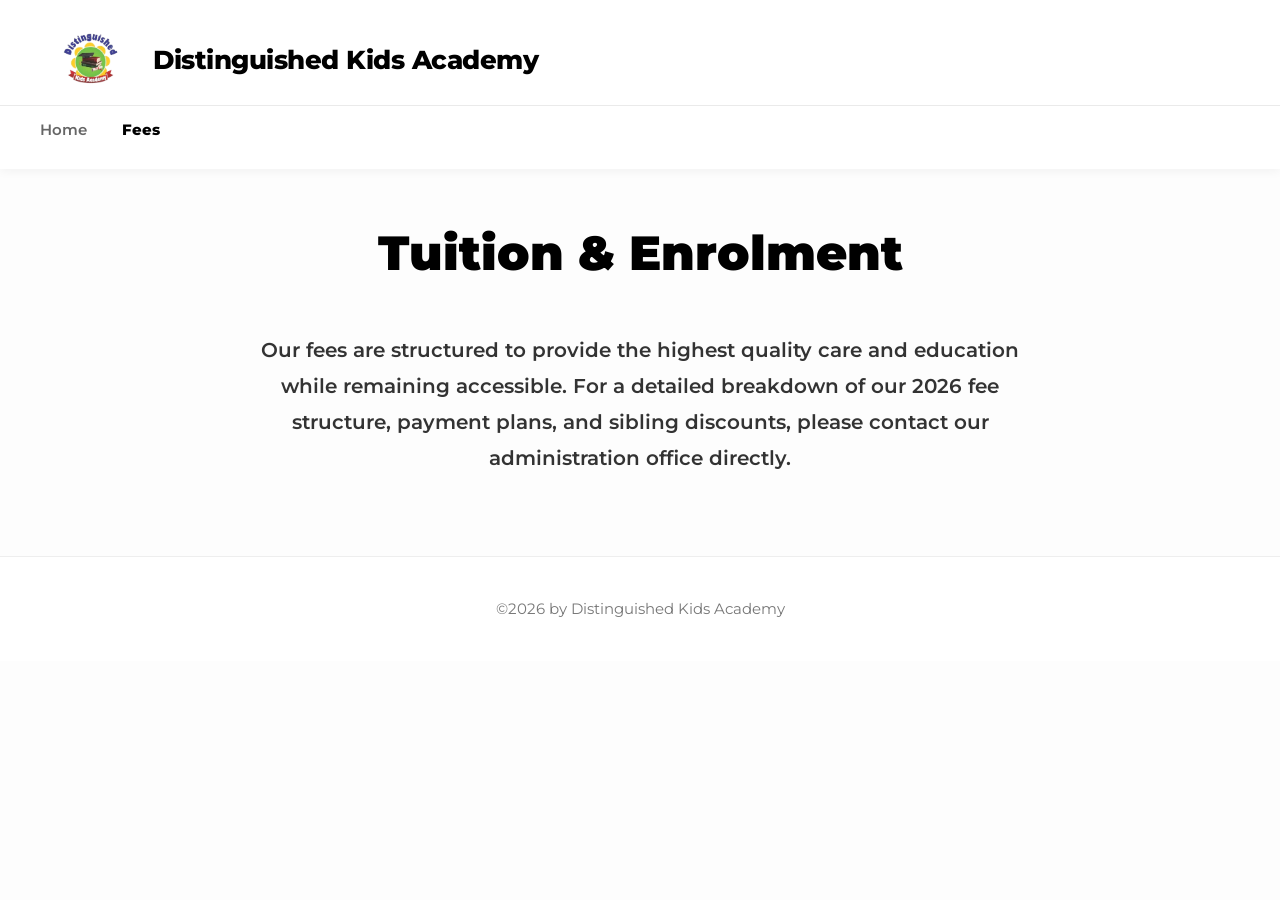
==== fees.html @ cf55d6b4 "Add files via upload" ====
<!DOCTYPE html>
<html lang="en">
<head>
    <meta charset="UTF-8">
    <meta name="viewport" content="width=device-width, initial-scale=1.0">
    <title> Fees | Distinguished Kids Academy</title>
    <link href="https://fonts.googleapis.com/css2?family=Montserrat:wght@400;600;700;800&display=swap" rel="stylesheet">
    <link rel="stylesheet" href="https://cdnjs.cloudflare.com/ajax/libs/font-awesome/6.4.0/css/all.min.css">
    <link rel="stylesheet" href="style.css">
   
</head>
<body style="padding-top: 135px; background: #fdfdfd;">
    <!-- Navigation -->
    <nav id="main-nav" style="background: white; width: 100%; z-index: 1000; position: fixed; top: 0; left: 0; box-shadow: 0 2px 10px rgba(0,0,0,0.05);">
        <!-- Top Row -->
        <div class="nav-top-row">
            <div class="logo" style="display: flex; align-items: center; gap: 15px;">
                <img src="logos/1769603602246.png" alt="Distinguished Kids Logo" style="height: 60px;">
                <span style="font-size: 1.6rem; font-weight: 800; color: #000; letter-spacing: -0.5px;">Distinguished Kids Academy</span>
            </div>
        </div>
        <hr style="border: none; border-top: 1px solid #eaeaea; margin: 0;">
        <!-- Bottom Row -->
        <div class="nav-bottom-row">
            <ul class="nav-links-new">
                <li><a href="index.html#home" style="color: #666; font-weight: 600;">Home</a></li>
                <li><a href="fees.html" style="color: #000; font-weight: 800;">Fees</a></li>
            </ul>
        </div>
    </nav>

  

    <!-- Content -->
    <section class="container" style="padding: 80px 20px; text-align: center;">
        <h2 style="font-size: 3rem; font-weight: 900; color: #000; margin-bottom: 40px;">Tuition & Enrolment</h2>
        <p style="font-size: 1.25rem; font-weight: 600; max-width: 800px; margin: 0 auto; line-height: 1.8; color: #333;">
            Our fees are structured to provide the highest quality care and education while remaining accessible. 
            For a detailed breakdown of our 2026 fee structure, payment plans, and sibling discounts, please contact our administration office directly.
        </p>
        
    </section>

    <!-- Minimal Footer -->
    <footer style="padding: 40px 20px; text-align: center; background: #fff; border-top: 1px solid #eee;">
        <p style="font-size: 0.95rem; color: #777; margin: 0;">&copy;2026 by Distinguished Kids Academy</p>
    </footer>
</body>
</html>
---- style.css ----
/* Modern CSS Reset */
* {
    margin: 0;
    padding: 0;
    box-sizing: border-box;
}

:root {
    --primary: #2D328E; /* Brand Blue from logo */
    --primary-dark: #1A1F6D;
    --secondary: #FFCE00; /* Brand Yellow/Gold */
    --brand-red: #D32F2F; /* Brand Red from banner */
    --brand-green: #4CAF50; /* Brand Green from circle */
    --text-main: #2C3E50;
    --text-muted: #7F8C8D;
    --bg-main: #F9FAFB;
    --white: #FFFFFF;
    --glass: rgba(255, 255, 255, 0.85);
    --glass-border: rgba(255, 255, 255, 0.3);
    --transition: 0.4s cubic-bezier(0.175, 0.885, 0.32, 1.275);
    --shadow: 0 10px 30px rgba(0, 0, 0, 0.08);
    --font-heading: 'Montserrat', sans-serif;
    --font-body: 'Montserrat', sans-serif;
}

html {
    scroll-behavior: smooth;
}

body {
    font-family: var(--font-body);
    color: var(--text-main);
    background: var(--bg-main);
    line-height: 1.6;
    overflow-x: hidden;
}

h1, h2, h3, h4 {
    font-family: var(--font-heading);
    font-weight: 800;
}

a {
    text-decoration: none;
    color: inherit;
    transition: var(--transition);
}

ul {
    list-style: none;
}

.container {
    max-width: 1200px;
    margin: 0 auto;
    padding: 0 20px;
}

.text-center {
    text-align: center;
}

/* Glassmorphism Classes */
.glass {
    background: var(--glass);
    backdrop-filter: blur(12px);
    -webkit-backdrop-filter: blur(12px);
    border: 1px solid var(--glass-border);
}

/* Navigation */
nav {
    position: fixed;
    top: 0;
    left: 0;
    width: 100%;
    z-index: 1000;
    padding: 15px 0;
    transition: padding 0.3s ease;
}

.nav-container {
    max-width: 1200px;
    margin: 0 auto;
    display: flex;
    justify-content: space-between;
    align-items: center;
    padding: 0 30px;
}

/* Navigation Logo Typography */
.logo {
    display: flex;
    align-items: center;
    gap: 15px;
}

.logo-img {
    height: 65px;
    width: auto;
    filter: drop-shadow(0 5px 15px rgba(0,0,0,0.1));
    transition: transform 0.3s ease;
}

.logo-text {
    display: flex;
    flex-direction: column;
    justify-content: center;
}

.brand-name {
    font-size: 1.5rem;
    font-weight: 800;
    line-height: 1.1;
    color: var(--primary);
    font-family: var(--font-heading);
}

.brand-tagline {
    font-size: 0.8rem;
    font-weight: 700;
    text-transform: uppercase;
    color: var(--secondary);
    letter-spacing: 1px;
}

.nav-links {
    display: flex;
    align-items: center;
    gap: 30px;
}

.nav-links a {
    font-weight: 600;
    font-size: 1.05rem;
}

.nav-links a:hover {
    color: var(--primary);
}

.btn-primary {
    background: var(--primary);
    color: var(--white) !important;
    padding: 10px 25px;
    border-radius: 50px;
    box-shadow: 0 4px 15px rgba(74, 144, 226, 0.3);
}

.btn-primary:hover {
    transform: translateY(-3px);
    background: var(--primary-dark);
}

   .nav-top-row { display: flex; justify-content: space-between; align-items: center; padding: 15px 40px; max-width: 1400px; margin: 0 auto; }
        .nav-bottom-row { display: flex; justify-content: space-between; align-items: center; padding: 12px 40px; font-size: 0.95rem; color: #555; max-width: 1400px; margin: 0 auto; }
        .nav-links-new { display: flex; gap: 35px; list-style: none; margin: 0; padding: 0; }
        .nav-contact-new { display: flex; gap: 35px; }
        .get-in-touch:hover { background: #000; color: #fff !important; }
        @media (max-width: 900px) {
            .nav-top-row, .nav-bottom-row { flex-direction: column; gap: 15px; padding: 15px 20px; text-align: center; }
            .nav-links-new, .nav-contact-new { flex-direction: column; gap: 10px; }
            .logo { flex-direction: column; }
        }
.menu-toggle {
    display: none;
    font-size: 1.5rem;
    cursor: pointer;
}

/* Hero Section */
.hero {
    height: 100vh;
    display: flex;
    align-items: center;
    padding: 0 10%;
    gap: 50px;
    position: relative;
    background: radial-gradient(circle at top right, rgba(74, 144, 226, 0.1), transparent);
}

.hero-content {
    flex: 1;
    z-index: 2;
}

.badge {
    background: rgba(74, 144, 226, 0.1);
    color: var(--primary);
    padding: 8px 16px;
    border-radius: 50px;
    font-size: 0.9rem;
    font-weight: 700;
    margin-bottom: 20px;
    display: inline-block;
}

.hero h1 {
    font-size: 4.5rem;
    line-height: 1.1;
    margin-bottom: 25px;
}

.hero h1 span {
    color: var(--primary);
}

.hero p {
    font-size: 1.25rem;
    color: var(--text-muted);
    margin-bottom: 35px;
    max-width: 600px;
}

/* Full Hero Section */
.hero-full {
    height: 100vh;
    width: 100%;
    position: relative;
    background-image: url('img/01.jpg');
    background-size: cover;
    background-position: center;
    background-attachment: fixed;
    display: flex;
    align-items: center;
    justify-content: center;
    color: var(--white);
    padding-top: 80px;
}

.hero-overlay {
    position: absolute;
    top: 0;
    left: 0;
    width: 100%;
    height: 100%;
    background: linear-gradient(to bottom, rgba(45, 50, 142, 0.6), rgba(0, 0, 0, 0.7));
    z-index: 1;
}

.hero-container {
    position: relative;
    z-index: 2;
    max-width: 900px;
    padding: 0 20px;
}

.hero-badge {
    background: var(--secondary) !important;
    color: var(--primary) !important;
    font-weight: 800;
}

.hero-title {
    font-size: 5rem;
    line-height: 1.1;
    margin-bottom: 25px;
    text-shadow: 0 10px 30px rgba(0,0,0,0.3);
}

.hero-title span {
    color: var(--secondary);
}

.c-red { color: var(--brand-red) !important; }
.c-green { color: var(--brand-green) !important; }
.c-yellow { color: var(--secondary) !important; }
.c-blue { color: var(--primary) !important; }

.hero-subtitle {
    font-size: 1.4rem;
    margin-bottom: 40px;
    opacity: 0.95;
    text-shadow: 0 2px 10px rgba(0,0,0,0.5);
}

.center-flex {
    justify-content: center;
}

.btn-secondary.ghost {
    background: transparent;
    color: var(--white);
    border: 2px solid var(--white);
}

.btn-secondary.ghost:hover {
    background: var(--white);
    color: var(--primary);
}

  .staggered-grid {
                display: grid;
                grid-template-columns: 1fr 1fr;
                gap: 50px 80px;
                align-items: start;
            }
            .staggered-col-right {
                margin-top: 150px;
            }
            .staggered-item {
                text-align: center;
            }
            .staggered-item img {
                width: 100%;
                height: 380px;
                object-fit: cover;
                margin-bottom: 30px;
                box-shadow: 0 4px 15px rgba(0,0,0,0.1);
            }
            .staggered-item h3 {
                font-size: 2.2rem;
                color: #000;
                margin-bottom: 20px;
                font-weight: 800;
            }
            .staggered-item p {
                font-size: 1.15rem;
                color: #222;
                line-height: 1.8;
                font-weight: 600;
                padding: 0 10%;
            }
            @media (max-width: 768px) {
                .staggered-grid {
                    grid-template-columns: 1fr;
                    gap: 60px;
                }
                .staggered-col-right {
                    margin-top: 0;
                }
                .staggered-item p {
                    padding: 0 5%;
                }
            }

/* Stats Section */
.stats {
    padding: 80px 0;
    background: var(--white);
}

.stats .container {
    display: grid;
    grid-template-columns: repeat(4, 1fr);
    gap: 30px;
}

.stat-card {
    text-align: center;
    padding: 40px;
    border-radius: 30px;
    background: var(--bg-main);
    transition: var(--transition);
}

.stat-card:hover {
    color: var(--white);
    transform: translateY(-10px);
}

.stat-card i {
    font-size: 2.5rem;
    margin-bottom: 20px;
}

.stat-card:nth-child(1) i { color: var(--brand-red); }
.stat-card:nth-child(2) i { color: var(--primary); }
.stat-card:nth-child(3) i { color: var(--brand-green); }
.stat-card:nth-child(4) i { color: var(--secondary); }

.stat-card:nth-child(1):hover { background: var(--brand-red); }
.stat-card:nth-child(2):hover { background: var(--primary); }
.stat-card:nth-child(3):hover { background: var(--brand-green); }
.stat-card:nth-child(4):hover {
    background: var(--secondary);
    color: var(--primary);
}
.stat-card:nth-child(4):hover i {
    color: var(--primary);
}

.stat-card:hover i {
    color: var(--white);
}

.stat-card h3 {
    font-size: 2.5rem;
    margin-bottom: 10px;
}

/* About & Philosophy */
.about-section {
    padding: 100px 0;
}

.grid-2 {
    display: grid;
    grid-template-columns: 1fr 1fr;
    gap: 80px;
    align-items: center;
}

.about-img {
    position: relative;
}

.img-badge {
    position: absolute;
    bottom: -20px;
    right: -20px;
    background: var(--brand-red);
    color: var(--white);
    padding: 20px;
    border-radius: 30px;
    text-align: center;
    box-shadow: 0 20px 40px rgba(211, 47, 47, 0.3);
    z-index: 5;
}

.img-badge span {
    font-size: 1.8rem;
    font-weight: 800;
    display: block;
    line-height: 1;
}

.img-badge p {
    font-size: 0.8rem;
    font-weight: 700;
    text-transform: uppercase;
}

.rounded-img {
    width: 100%;
    border-radius: 50px;
    box-shadow: 0 40px 80px rgba(0,0,0,0.1);
    filter: contrast(1.05) brightness(1.02);
}

/* Uneven Gallery */
/* Uneven Gallery */
.uneven-gallery {
    column-count: 3;
    column-gap: 20px;
    margin-top: 40px;
}

.gallery-item {
    border-radius: 20px;
    overflow: hidden;
    position: relative;
    box-shadow: 0 5px 15px rgba(0,0,0,0.1);
    margin-bottom: 20px;
    break-inside: avoid;
    display: inline-block;
    width: 100%;
}

.gallery-item img {
    width: 100%;
    height: auto;
    object-fit: contain;
    display: block;
    transition: transform 0.5s ease;
    filter: contrast(1.05) brightness(1.02);
}

.gallery-item:hover img {
    transform: scale(1.05);
}

@media (max-width: 900px) {
    .uneven-gallery { column-count: 2; }
}

@media (max-width: 600px) {
    .uneven-gallery { column-count: 1; }
}

.title-tag {
    color: var(--secondary);
    text-transform: uppercase;
    letter-spacing: 2px;
    font-weight: 800;
    font-size: 0.9rem;
    display: block;
    margin-bottom: 15px;
}

.title-tag.red { color: var(--brand-red); }
.title-tag.green { color: var(--brand-green); }
.title-tag.blue { color: var(--primary); }

.about-text h2 {
    font-size: 3rem;
    margin-bottom: 25px;
}

.about-text p {
    color: var(--text-muted);
    font-size: 1.15rem;
    margin-bottom: 30px;
}

.features {
    display: grid;
    grid-template-columns: 1fr;
    gap: 15px;
}

.features li {
    display: flex;
    align-items: center;
    gap: 15px;
    font-weight: 600;
    font-size: 1.1rem;
}

.features li i {
    color: var(--brand-green);
    font-size: 1.3rem;
}

/* Programs */
.programs {
    padding: 100px 0;
    background: var(--white);
}

.programs h2 {
    font-size: 3rem;
    margin-bottom: 60px;
    color: #1a1a1a;
}

/* Reviews Section */
.reviews-section {
    padding: 100px 0;
    background: var(--bg-main);
}

/* Reviews Carousel */
.reviews-carousel {
    position: relative;
    width: 100%;
    max-width: 800px;
    margin: 40px auto 50px;
}

.reviews-track-container {
    padding: 10px;
    height: 350px;
    position: relative;
    overflow: hidden;
}

.reviews-track {
    padding: 0;
    margin: 0;
    list-style: none;
    position: relative;
    height: 100%;
    transition: transform 500ms ease-in-out;
}

.review-slide {
    position: absolute;
    top: 0;
    bottom: 0;
    width: 100%;
    display: flex;
    justify-content: center;
    align-items: center;
}

.review-card {
    background: var(--white);
    padding: 40px;
    border-radius: 30px;
    box-shadow: 0 10px 30px rgba(0,0,0,0.05);
    text-align: center;
    width: 100%;
    max-width: 700px;
    margin: 0 20px;
}

.review-card .stars {
    color: var(--secondary);
    margin-bottom: 20px;
    font-size: 1.2rem;
}

.review-card p {
    font-style: italic;
    color: var(--text-muted);
    font-size: 1.2rem;
    margin-bottom: 20px;
}

.review-card h4 {
    color: var(--primary);
    font-size: 1.15rem;
}

.review-btn {
    position: absolute;
    top: 50%;
    transform: translateY(-50%);
    background: transparent;
    border: none;
    cursor: pointer;
    z-index: 10;
    font-size: 2.5rem;
    color: rgba(45, 50, 142, 0.4);
    transition: var(--transition);
}

.review-btn:hover {
    color: var(--primary);
}

.review-btn.btn-left { left: -60px; }
.review-btn.btn-right { right: -60px; }

@media (max-width: 900px) {
    .review-btn.btn-left { left: -20px; }
    .review-btn.btn-right { right: -20px; }
}

@media (max-width: 768px) {
    .review-btn.btn-left { left: 0px; }
    .review-btn.btn-right { right: 0px; }
    .review-card { padding: 30px 20px; }
    .review-card p { font-size: 1.05rem; }
}

.review-card .stars {
    color: var(--secondary);
    margin-bottom: 20px;
    font-size: 1.2rem;
}

.review-card p {
    font-style: italic;
    color: var(--text-muted);
    font-size: 1.1rem;
    margin-bottom: 20px;
}

.review-card h4 {
    color: var(--primary);
    font-size: 1.15rem;
}

.review-form-container {
    background: var(--white);
    padding: 50px;
    border-radius: 40px;
    box-shadow: 0 10px 40px rgba(0,0,0,0.08);
    max-width: 800px;
    margin: 80px auto 0;
}

.review-form-container h3 {
    text-align: center;
    color: var(--primary);
    font-size: 2.2rem;
    margin-bottom: 30px;
}

#review-form {
    display: flex;
    flex-direction: column;
    gap: 20px;
}

#review-form input, #review-form textarea {
    width: 100%;
    padding: 18px 25px;
    border: 2px solid #E2E8F0;
    border-radius: 20px;
    font-family: var(--font-body);
    font-size: 1.1rem;
    transition: var(--transition);
    background: #fdfdfd;
}

#review-form input:focus, #review-form textarea:focus {
    outline: none;
    border-color: var(--primary);
    background: var(--white);
}

#review-form button {
    border: none;
    cursor: pointer;
    font-size: 1.2rem;
    margin-top: 10px;
}


.program-grid {
    display: grid;
    grid-template-columns: repeat(3, 1fr);
    gap: 40px;
}

.program-card {
    padding: 50px 40px;
    background: var(--bg-main);
    border-radius: 40px;
    text-align: center;
    transition: var(--transition);
    border: 1px solid #E2E8F0;
}

.program-card:hover {
    transform: translateY(-15px);
    box-shadow: 0 40px 70px rgba(0,0,0,0.08);
}

.icon-box {
    width: 80px;
    height: 80px;
    margin: 0 auto 30px;
    border-radius: 25px;
    display: flex;
    align-items: center;
    justify-content: center;
    font-size: 2rem;
    color: var(--white);
}

.icon-box.blue { background: var(--primary); }
.icon-box.orange { background: var(--secondary); color: var(--primary); }
.icon-box.green { background: var(--brand-green); }
.icon-box.red { background: var(--brand-red); }

.program-card h3 {
    margin-bottom: 15px;
    font-size: 1.6rem;
}

.program-card p {
    color: var(--text-muted);
}

/* Footer */
footer {
    background: var(--bg-main);
    padding: 100px 0 30px;
    border-top: 1px solid #E2E8F0;
}

.footer-grid {
    display: grid;
    grid-template-columns: 2fr 1fr 1fr;
    gap: 80px;
    margin-bottom: 60px;
}

.footer-info p {
    margin: 20px 0;
    color: var(--text-muted);
}

.social-links {
    display: flex;
    gap: 15px;
}

.social-links a {
    width: 45px;
    height: 45px;
    border-radius: 50%;
    background: var(--white);
    display: flex;
    align-items: center;
    justify-content: center;
    box-shadow: var(--shadow);
    color: var(--primary);
    font-size: 1.2rem;
}

.social-links a:hover {
    background: var(--primary);
    color: var(--white);
    transform: translateY(-5px);
}

.footer-links h4, .footer-contact h4 {
    margin-bottom: 25px;
    font-size: 1.3rem;
}

.footer-links ul li {
    margin-bottom: 12px;
}

.footer-links a:hover {
    color: var(--primary);
    padding-left: 5px;
}

.footer-contact p {
    margin-bottom: 15px;
    display: flex;
    align-items: flex-start;
    gap: 15px;
    color: var(--text-muted);
}

.footer-contact i {
    color: var(--primary);
    margin-top: 5px;
}

.footer-bottom {
    text-align: center;
    padding-top: 40px;
    border-top: 1px solid #E2E8F0;
    color: var(--text-muted);
    font-size: 0.9rem;
}

/* Animations */
.reveal, .reveal-left, .reveal-right {
    opacity: 0;
    transition: all 1s ease-out;
}

.reveal.active {
    opacity: 1;
    transform: translateY(0);
}

.reveal { transform: translateY(50px); }
.reveal-left { transform: translateX(-50px); }
.reveal-right { transform: translateX(50px); }

.reveal-left.active, .reveal-right.active {
    opacity: 1;
    transform: translateX(0);
}

/* --- Responsive Design --- */

/* Tablet & Mobile Nav */
@media (max-width: 1024px) {
    .nav-links { gap: 15px; }
    .nav-links a { font-size: 0.95rem; }
    .brand-name { font-size: 1.2rem; }
    .logo-img { height: 50px; }
    .hero-title { font-size: 3.5rem; }
    .footer-grid { grid-template-columns: 1fr 1fr; }
    .grid-2 { gap: 40px; }
}

@media (max-width: 768px) {
    /* Navigation Mobile */
    .nav-container { padding: 0 20px; }
    .logo-img { height: 45px; }
    .brand-name { font-size: 1.1rem; }
    .brand-tagline { font-size: 0.65rem; }
    .logo { gap: 10px; }

    .nav-links {
        display: none;
        flex-direction: column;
        position: absolute;
        top: 100%;
        left: 0;
        width: 100%;
        background: var(--white);
        padding: 30px;
        gap: 20px;
        box-shadow: 0 15px 30px rgba(0,0,0,0.1);
        text-align: center;
        border-bottom: 3px solid var(--primary);
    }

    .nav-links.mobile-active {
        display: flex;
    }

    .menu-toggle {
        display: block;
        color: var(--primary);
    }

    /* Hero Mobile */
    .hero-full {
        height: auto;
        padding: 120px 20px 80px;
        background-attachment: fixed;
    }

    .hero-title {
        font-size: 2.5rem;
    }

    .hero-subtitle {
        font-size: 1.1rem;
    }

    .hero-btns {
        flex-direction: column;
        width: 100%;
        max-width: 300px;
        margin: 0 auto;
    }

    /* Grids to Single Column */
    .stats .container {
        grid-template-columns: repeat(2, 1fr);
        gap: 15px;
    }

    .stat-card {
        padding: 25px 15px;
    }

    .grid-2 {
        grid-template-columns: 1fr;
        text-align: center;
    }

    .about-img {
        max-width: 500px;
        margin: 0 auto;
    }

    .features li {
        justify-content: center;
    }

    .program-grid {
        grid-template-columns: 1fr;
    }

    /* Footer Mobile */
    .footer-grid {
        grid-template-columns: 1fr;
        gap: 40px;
        text-align: center;
    }

    .footer-contact p, .social-links {
        justify-content: center;
    }

    /* Modal Mobile */
    .modal-card {
        max-height: 90vh;
        overflow-y: auto;
    }

    .modal-info-col {
        padding: 30px 20px;
    }

    .modal-info-col h2 {
        font-size: 2rem;
    }

    .close-modal {
        width: 40px;
        height: 40px;
        font-size: 1.8rem;
        top: 10px;
        right: 15px;
    }
}

@media (max-width: 480px) {
    .nav-container { padding: 0 10px; }
    .logo-img { height: 35px; }
    .brand-name { font-size: 0.95rem; }
    .brand-tagline { font-size: 0.55rem; }
    .menu-toggle { font-size: 1.25rem; }
    .hero-title { font-size: 2rem; }
    .stats .container { grid-template-columns: 1fr; }
    .gallery-grid { grid-template-columns: 1fr; }
    .img-badge { right: 0; bottom: -10px; padding: 15px; }
}

/* Modal Styling Refinement for "Fit" */
.modal-overlay {
    position: fixed;
    top: 0;
    left: 0;
    width: 100%;
    height: 100%;
    background: rgba(0, 0, 0, 0.9);
    backdrop-filter: blur(12px);
    display: none;
    align-items: center;
    justify-content: center;
    z-index: 2000;
    padding: 20px;
}

.modal-overlay.active {
    display: flex;
}

.modal-card {
    background: var(--white);
    width: 100%;
    max-width: 1200px;
    height: auto;
    max-height: 90vh;
    border-radius: 50px;
    position: relative;
    overflow: hidden;
    display: flex; /* Flex container for the card itself */
    animation: modalIn 0.4s cubic-bezier(0.165, 0.84, 0.44, 1);
}

.modal-content-split {
    display: flex;
    width: 100%;
}

.modal-image-col {
    flex: 1.1;
    background: #000;
    overflow: hidden;
}

.modal-image-col img {
    width: 100%;
    height: 100%;
    object-fit: contain;
    background: #000;
}

.modal-info-col {
    flex: 0.9;
    padding: 50px 60px;
    overflow-y: auto;
    display: flex;
    flex-direction: column;
    background: var(--white);
}

.modal-info-col h2 {
    font-size: 3.5rem;
    line-height: 1.1;
    margin-bottom: 20px;
    color: #1a1a1a;
    font-family: var(--font-heading);
}

.modal-info-col p {
    font-size: 1.15rem;
    color: #555;
    margin-bottom: 35px;
    line-height: 1.6;
}

.activity-media h4 {
    font-size: 1.3rem;
    margin-bottom: 20px;
    color: var(--primary);
    display: flex;
    align-items: center;
    gap: 12px;
}

.media-mini-grid {
    display: flex;
    flex-direction: column;
    gap: 15px;
}

.video-swipe-container {
    display: flex;
    overflow-x: auto;
    gap: 15px;
    padding-bottom: 5px;
    scroll-snap-type: x mandatory;
    -webkit-overflow-scrolling: touch;
    width: 100%;
    scrollbar-width: none; /* Firefox */
}

.video-swipe-container::-webkit-scrollbar {
    display: none; /* Chrome, Safari */
}

.video-wrapper {
    flex: 0 0 auto;
    scroll-snap-align: center;
    border-radius: 20px;
    overflow: hidden;
    width: 250px;
    box-shadow: 0 5px 15px rgba(0,0,0,0.1);
}

.video-wrapper iframe {
    width: 100%;
    height: 440px;
    pointer-events: auto;
    border: none;
    display: block;
}

.swipe-hint {
    text-align: center;
    font-size: 0.85rem;
    color: #888;
    margin-top: -5px;
    margin-bottom: 15px;
    font-style: italic;
}

.image-grid {
    display: grid;
    grid-template-columns: repeat(2, 1fr);
    gap: 15px;
}

.image-grid img {
    width: 100%;
    height: 180px;
    border-radius: 20px;
    object-fit: cover;
    box-shadow: 0 4px 10px rgba(0,0,0,0.05);
}

.close-modal {
    position: absolute;
    top: 25px;
    right: 25px;
    width: 45px;
    height: 45px;
    background: var(--white);
    border: none;
    font-size: 2rem;
    color: var(--primary);
    cursor: pointer;
    z-index: 100;
    border-radius: 50%;
    display: flex;
    align-items: center;
    justify-content: center;
    box-shadow: 0 10px 25px rgba(0,0,0,0.15);
    transition: var(--transition);
}

.close-modal:hover {
    transform: rotate(90deg) scale(1.1);
}

@keyframes modalIn {
    from { transform: translateY(30px); opacity: 0; }
    to { transform: translateY(0); opacity: 1; }
}

@media (max-width: 1024px) {
    .modal-card { max-width: 95%; }
    .modal-info-col { padding: 40px; }
}

@media (max-width: 768px) {
    .modal-card { border-radius: 30px; }
    .modal-content-split { flex-direction: column; }
    .modal-image-col { height: 350px; flex: none; }
    .modal-info-col { flex: 1; padding: 35px 25px; }
    .modal-info-col h2 { font-size: 2.5rem; }
    .media-mini-grid { grid-template-columns: 1fr 1fr; }
}
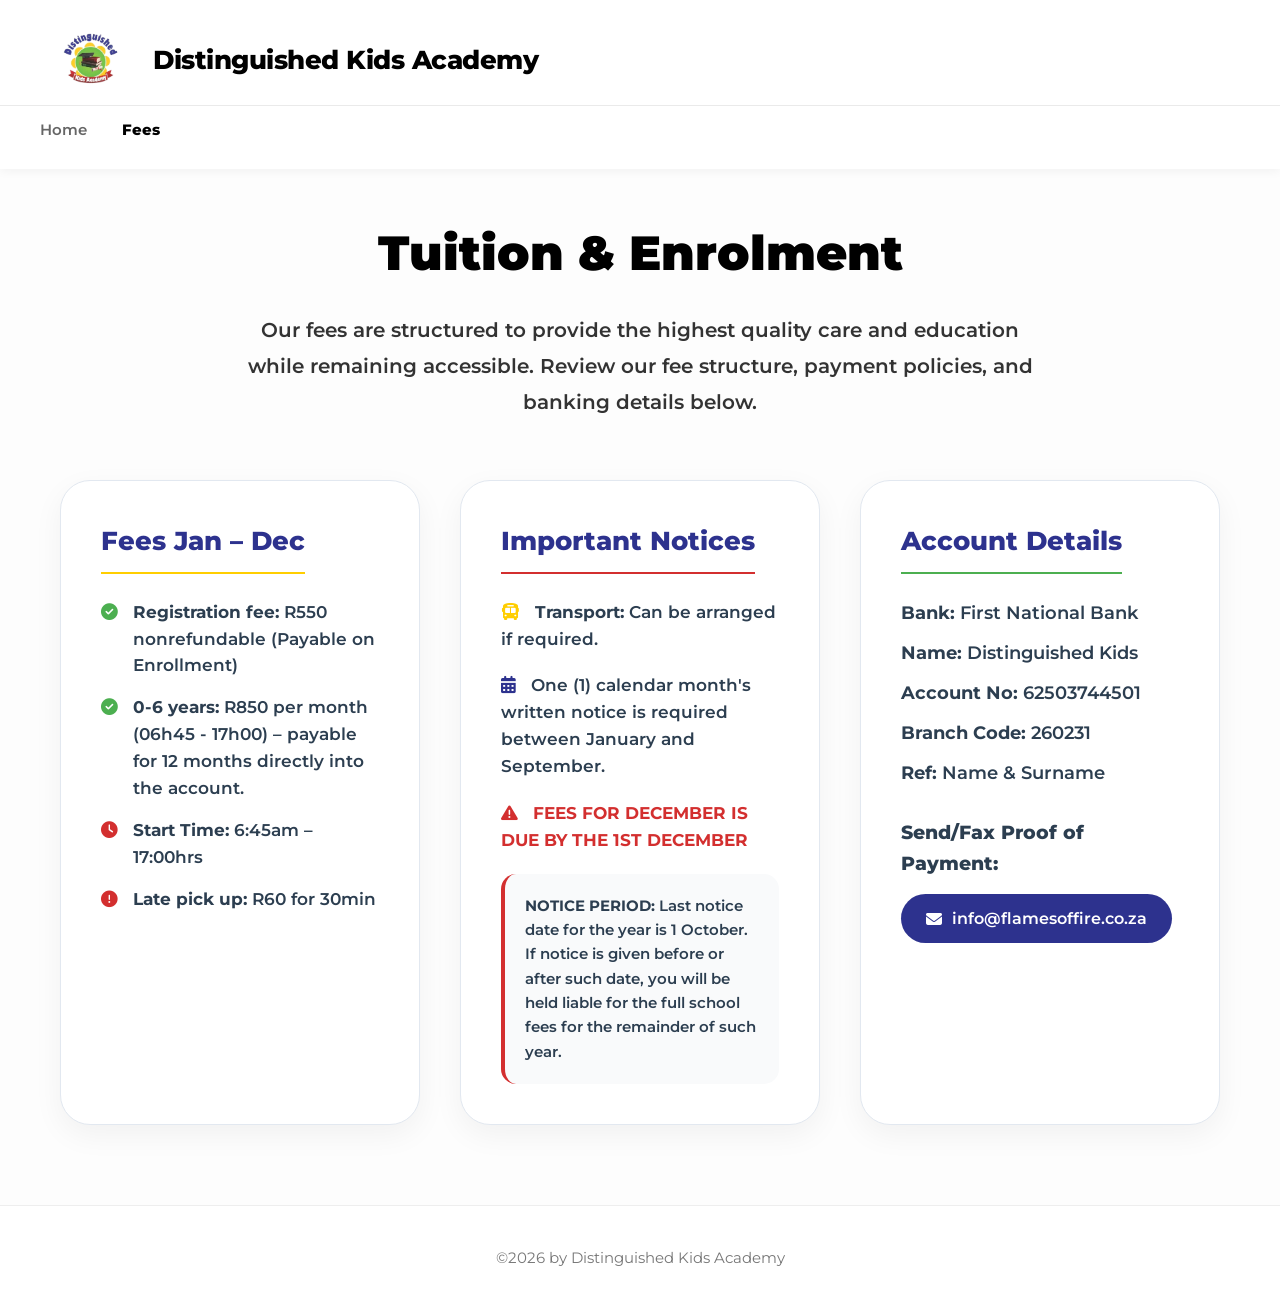
==== commit a719e2f2: "Add files via upload" ====
--- a/fees.html
+++ b/fees.html
@@ -1,5 +1,6 @@
 <!DOCTYPE html>
 <html lang="en">
+
 <head>
     <meta charset="UTF-8">
     <meta name="viewport" content="width=device-width, initial-scale=1.0">
@@ -7,16 +8,19 @@
     <link href="https://fonts.googleapis.com/css2?family=Montserrat:wght@400;600;700;800&display=swap" rel="stylesheet">
     <link rel="stylesheet" href="https://cdnjs.cloudflare.com/ajax/libs/font-awesome/6.4.0/css/all.min.css">
     <link rel="stylesheet" href="style.css">
-   
+
 </head>
+
 <body style="padding-top: 135px; background: #fdfdfd;">
     <!-- Navigation -->
-    <nav id="main-nav" style="background: white; width: 100%; z-index: 1000; position: fixed; top: 0; left: 0; box-shadow: 0 2px 10px rgba(0,0,0,0.05);">
+    <nav id="main-nav"
+        style="background: white; width: 100%; z-index: 1000; position: fixed; top: 0; left: 0; box-shadow: 0 2px 10px rgba(0,0,0,0.05);">
         <!-- Top Row -->
         <div class="nav-top-row">
             <div class="logo" style="display: flex; align-items: center; gap: 15px;">
                 <img src="logos/1769603602246.png" alt="Distinguished Kids Logo" style="height: 60px;">
-                <span style="font-size: 1.6rem; font-weight: 800; color: #000; letter-spacing: -0.5px;">Distinguished Kids Academy</span>
+                <span style="font-size: 1.6rem; font-weight: 800; color: #000; letter-spacing: -0.5px;">Distinguished
+                    Kids Academy</span>
             </div>
         </div>
         <hr style="border: none; border-top: 1px solid #eaeaea; margin: 0;">
@@ -29,16 +33,92 @@
         </div>
     </nav>
 
-  
+
 
     <!-- Content -->
-    <section class="container" style="padding: 80px 20px; text-align: center;">
-        <h2 style="font-size: 3rem; font-weight: 900; color: #000; margin-bottom: 40px;">Tuition & Enrolment</h2>
-        <p style="font-size: 1.25rem; font-weight: 600; max-width: 800px; margin: 0 auto; line-height: 1.8; color: #333;">
-            Our fees are structured to provide the highest quality care and education while remaining accessible. 
-            For a detailed breakdown of our 2026 fee structure, payment plans, and sibling discounts, please contact our administration office directly.
-        </p>
-        
+    <section class="container" style="padding: 80px 20px;">
+        <div style="text-align: center; margin-bottom: 60px;">
+            <h2 style="font-size: 3rem; font-weight: 900; color: #000; margin-bottom: 20px;">Tuition & Enrolment</h2>
+            <p
+                style="font-size: 1.25rem; font-weight: 600; max-width: 800px; margin: 0 auto; line-height: 1.8; color: #333;">
+                Our fees are structured to provide the highest quality care and education while remaining accessible.
+                Review our fee structure, payment policies, and banking details below.
+            </p>
+        </div>
+
+        <div
+            style="display: grid; grid-template-columns: repeat(auto-fit, minmax(300px, 1fr)); gap: 40px; max-width: 1200px; margin: 0 auto;">
+            <!-- Fees Card -->
+            <div
+                style="background: #fff; padding: 40px; border-radius: 30px; box-shadow: 0 10px 30px rgba(0,0,0,0.05); border: 1px solid #E2E8F0;">
+                <h3
+                    style="color: var(--primary); font-size: 1.6rem; margin-bottom: 25px; border-bottom: 2px solid var(--secondary); padding-bottom: 10px; display: inline-block;">
+                    Fees Jan – Dec </h3>
+                <ul style="list-style: none; padding: 0; margin: 0; display: flex; flex-direction: column; gap: 15px;">
+                    <li style="display: flex; gap: 15px; font-weight: 600; font-size: 1.05rem;"><i
+                            class="fas fa-check-circle" style="color: var(--brand-green); margin-top: 5px;"></i>
+                        <span><strong>Registration fee:</strong> R550 nonrefundable (Payable on Enrollment)</span></li>
+                    <li style="display: flex; gap: 15px; font-weight: 600; font-size: 1.05rem;"><i
+                            class="fas fa-check-circle" style="color: var(--brand-green); margin-top: 5px;"></i>
+                        <span><strong>0-6 years:</strong> R850 per month (06h45 - 17h00) – payable for 12 months
+                            directly into the account.</span></li>
+                    <li style="display: flex; gap: 15px; font-weight: 600; font-size: 1.05rem;"><i class="fas fa-clock"
+                            style="color: var(--brand-red); margin-top: 5px;"></i> <span><strong>Start Time:</strong>
+                            6:45am – 17:00hrs</span></li>
+                    <li style="display: flex; gap: 15px; font-weight: 600; font-size: 1.05rem;"><i
+                            class="fas fa-exclamation-circle" style="color: var(--brand-red); margin-top: 5px;"></i>
+                        <span><strong>Late pick up:</strong> R60 for 30min</span></li>
+                </ul>
+            </div>
+
+            <!-- Notice & Transport Card -->
+            <div
+                style="background: #fff; padding: 40px; border-radius: 30px; box-shadow: 0 10px 30px rgba(0,0,0,0.05); border: 1px solid #E2E8F0;">
+                <h3
+                    style="color: var(--primary); font-size: 1.6rem; margin-bottom: 25px; border-bottom: 2px solid var(--brand-red); padding-bottom: 10px; display: inline-block;">
+                    Important Notices</h3>
+                <div style="display: flex; flex-direction: column; gap: 20px;">
+                    <p style="font-weight: 600; font-size: 1.05rem;"><i class="fas fa-bus"
+                            style="color: var(--secondary); margin-right: 10px;"></i> <strong>Transport:</strong> Can be
+                        arranged if required.</p>
+                    <p style="font-weight: 600; font-size: 1.05rem;"><i class="fas fa-calendar-alt"
+                            style="color: var(--primary); margin-right: 10px;"></i> One (1) calendar month's written
+                        notice is required between January and September.</p>
+                    <p style="font-weight: 700; font-size: 1.05rem; color: var(--brand-red);"><i
+                            class="fas fa-exclamation-triangle" style="margin-right: 10px;"></i> FEES FOR DECEMBER IS
+                        DUE BY THE 1ST DECEMBER</p>
+                    <div
+                        style="background: var(--bg-main); padding: 20px; border-radius: 15px; border-left: 4px solid var(--brand-red);">
+                        <p style="font-weight: 600; font-size: 0.95rem; margin: 0;"><strong>NOTICE PERIOD:</strong> Last
+                            notice date for the year is 1 October. If notice is given before or after such date, you
+                            will be held liable for the full school fees for the remainder of such year.</p>
+                    </div>
+                </div>
+            </div>
+
+            <!-- Banking Card -->
+            <div
+                style="background: #fff; padding: 40px; border-radius: 30px; box-shadow: 0 10px 30px rgba(0,0,0,0.05); border: 1px solid #E2E8F0;">
+                <h3
+                    style="color: var(--primary); font-size: 1.6rem; margin-bottom: 25px; border-bottom: 2px solid var(--brand-green); padding-bottom: 10px; display: inline-block;">
+                    Account Details</h3>
+                <ul
+                    style="list-style: none; padding: 0; margin: 0; display: flex; flex-direction: column; gap: 12px; margin-bottom: 30px;">
+                    <li style="font-weight: 600; font-size: 1.1rem;"><strong>Bank:</strong> First National Bank</li>
+                    <li style="font-weight: 600; font-size: 1.1rem;"><strong>Name:</strong> Distinguished Kids</li>
+                    <li style="font-weight: 600; font-size: 1.1rem;"><strong>Account No:</strong> 62503744501</li>
+                    <li style="font-weight: 600; font-size: 1.1rem;"><strong>Branch Code:</strong> 260231</li>
+                    <li style="font-weight: 600; font-size: 1.1rem;"><strong>Ref:</strong> Name & Surname</li>
+                </ul>
+
+                <h4 style="color: var(--text-main); font-size: 1.2rem; margin-bottom: 15px;">Send/Fax Proof of Payment:
+                </h4>
+                <a href="mailto:info@flamesoffire.co.za"
+                    style="display: inline-flex; align-items: center; gap: 10px; background: var(--primary); color: #fff; padding: 12px 25px; border-radius: 50px; font-weight: 600; transition: var(--transition);">
+                    <i class="fas fa-envelope"></i> info@flamesoffire.co.za
+                </a>
+            </div>
+        </div>
     </section>
 
     <!-- Minimal Footer -->
@@ -46,4 +126,5 @@
         <p style="font-size: 0.95rem; color: #777; margin: 0;">&copy;2026 by Distinguished Kids Academy</p>
     </footer>
 </body>
-</html>
+
+</html>
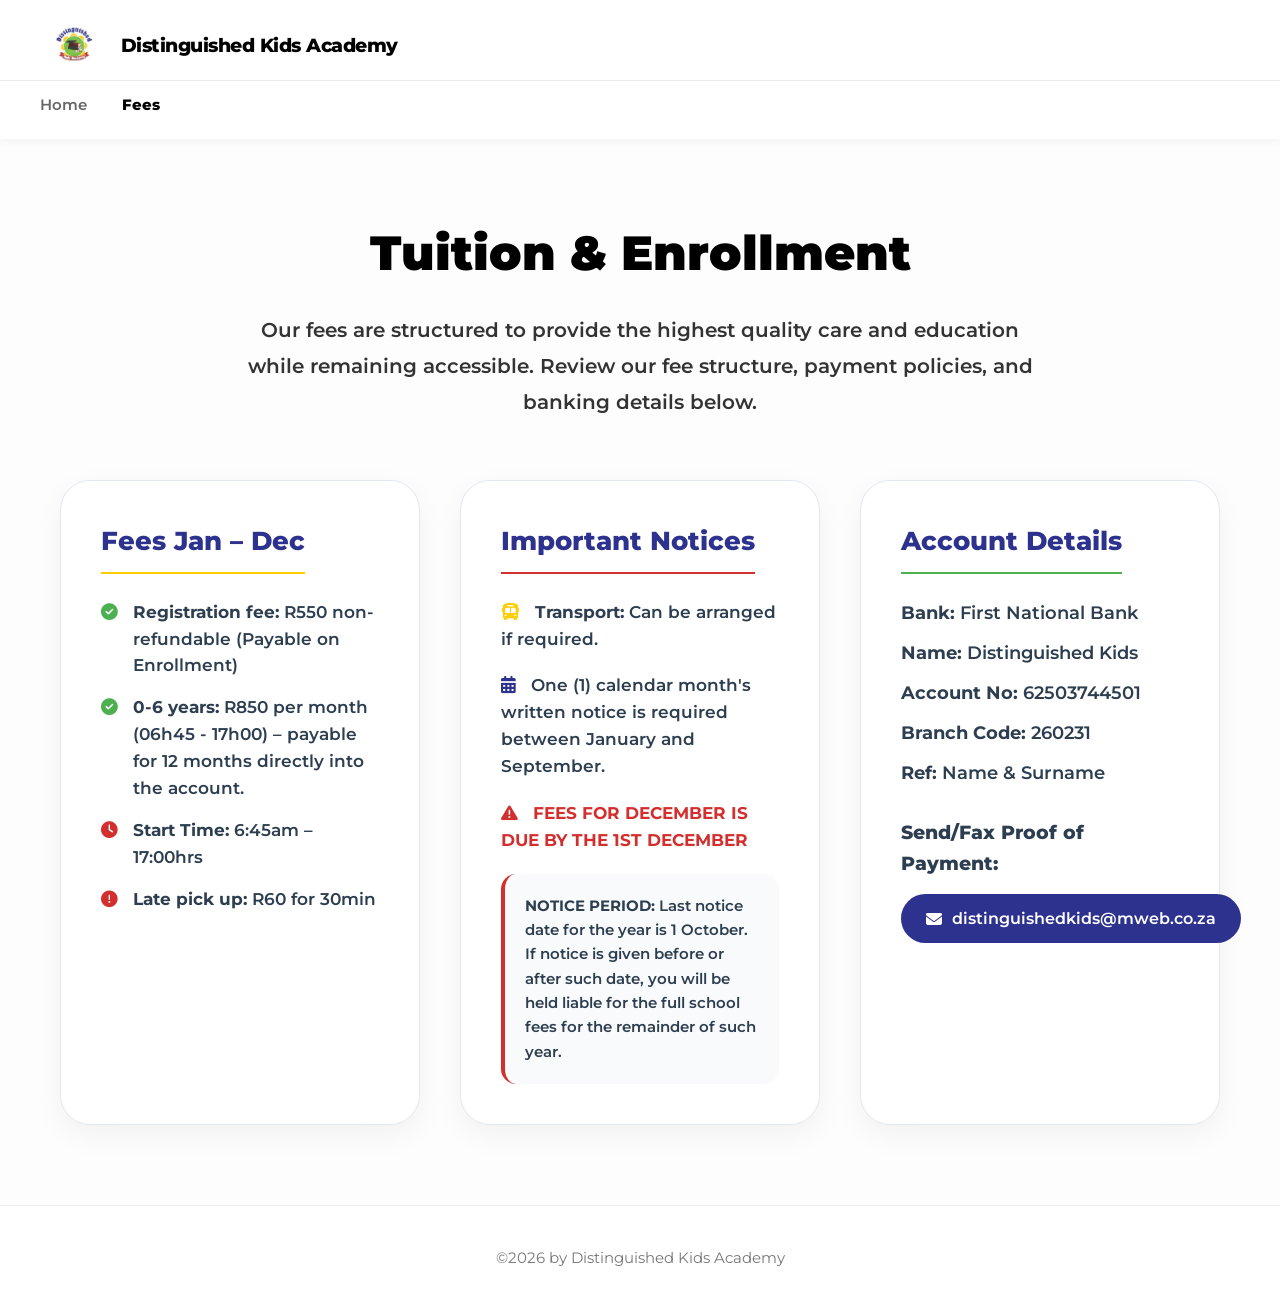
==== commit c4ce7732: "Add files via upload" ====
--- a/fees.html
+++ b/fees.html
@@ -4,23 +4,62 @@
 <head>
     <meta charset="UTF-8">
     <meta name="viewport" content="width=device-width, initial-scale=1.0">
-    <title> Fees | Distinguished Kids Academy</title>
+    <title>Fees | Distinguished Kids Academy</title>
+    <meta name="description"
+        content="Distinguished Kids Academy—an academy of excellence for smart, confident, and strong future leaders. Review our fee structure and enrollment process.">
+
+    <!-- Favicon -->
+    <link rel="icon" type="image/png" href="logos/1769603602246.png">
+    <link rel="apple-touch-icon" href="logos/1769603602246.png">
+
+    <!-- Open Graph / Facebook -->
+    <meta property="og:type" content="website">
+    <meta property="og:url" content="https://distinguishedkids.co.za/fees.html">
+    <meta property="og:title" content="Fees | Distinguished Kids Academy">
+    <meta property="og:description"
+        content="Distinguished Kids Academy—an academy of excellence for smart, confident, and strong future leaders. Review our fee structure and enrollment process.">
+    <meta property="og:image" content="logos/1769603602246.png">
+
+    <!-- Twitter -->
+    <meta property="twitter:card" content="summary_large_image">
+    <meta property="twitter:url" content="https://distinguishedkids.co.za/fees.html">
+    <meta property="twitter:title" content="Fees | Distinguished Kids Academy">
+    <meta property="twitter:description"
+        content="Distinguished Kids Academy—an academy of excellence for smart, confident, and strong future leaders. Review our fee structure and enrollment process.">
+    <meta property="twitter:image" content="logos/1769603602246.png">
+
     <link href="https://fonts.googleapis.com/css2?family=Montserrat:wght@400;600;700;800&display=swap" rel="stylesheet">
     <link rel="stylesheet" href="https://cdnjs.cloudflare.com/ajax/libs/font-awesome/6.4.0/css/all.min.css">
     <link rel="stylesheet" href="style.css">
 
 </head>
 
-<body style="padding-top: 135px; background: #fdfdfd;">
+<body style="padding-top: 135px; background: #fdfdfd;" class="loading-active">
+    <!-- Page Loader -->
+    <div class="page-loader">
+        <div class="loader-content">
+            <div class="loader-visuals">
+                <div class="ring-outer"></div>
+                <div class="ring-inner"></div>
+                <img src="logos/1769603602246.png" alt="Academy Logo" class="loader-logo">
+            </div>
+            <div class="loader-text-container">
+                <div class="loader-text">
+                    <span>L</span><span>O</span><span>A</span><span>D</span><span>I</span><span>N</span><span>G</span>
+                </div>
+            </div>
+        </div>
+    </div>
     <!-- Navigation -->
-    <nav id="main-nav"
-        style="background: white; width: 100%; z-index: 1000; position: fixed; top: 0; left: 0; box-shadow: 0 2px 10px rgba(0,0,0,0.05);">
+    <nav id="main-nav" class="main-navigation-bar" style="position: fixed; top: 0; left: 0;">
         <!-- Top Row -->
         <div class="nav-top-row">
-            <div class="logo" style="display: flex; align-items: center; gap: 15px;">
-                <img src="logos/1769603602246.png" alt="Distinguished Kids Logo" style="height: 60px;">
-                <span style="font-size: 1.6rem; font-weight: 800; color: #000; letter-spacing: -0.5px;">Distinguished
-                    Kids Academy</span>
+            <div class="logo">
+                <img src="logos/1769603602246.png" alt="Distinguished Kids Logo" class="logo-img-main">
+                <span class="logo-text-main">Distinguished Kids Academy</span>
+            </div>
+            <div id="mobile-menu" class="menu-toggle">
+                <i class="fas fa-bars"></i>
             </div>
         </div>
         <hr style="border: none; border-top: 1px solid #eaeaea; margin: 0;">
@@ -38,7 +77,7 @@
     <!-- Content -->
     <section class="container" style="padding: 80px 20px;">
         <div style="text-align: center; margin-bottom: 60px;">
-            <h2 style="font-size: 3rem; font-weight: 900; color: #000; margin-bottom: 20px;">Tuition & Enrolment</h2>
+            <h2 style="font-size: 3rem; font-weight: 900; color: #000; margin-bottom: 20px;">Tuition & Enrollment</h2>
             <p
                 style="font-size: 1.25rem; font-weight: 600; max-width: 800px; margin: 0 auto; line-height: 1.8; color: #333;">
                 Our fees are structured to provide the highest quality care and education while remaining accessible.
@@ -57,17 +96,20 @@
                 <ul style="list-style: none; padding: 0; margin: 0; display: flex; flex-direction: column; gap: 15px;">
                     <li style="display: flex; gap: 15px; font-weight: 600; font-size: 1.05rem;"><i
                             class="fas fa-check-circle" style="color: var(--brand-green); margin-top: 5px;"></i>
-                        <span><strong>Registration fee:</strong> R550 nonrefundable (Payable on Enrollment)</span></li>
+                        <span><strong>Registration fee:</strong> R550 non-refundable (Payable on Enrollment)</span>
+                    </li>
                     <li style="display: flex; gap: 15px; font-weight: 600; font-size: 1.05rem;"><i
                             class="fas fa-check-circle" style="color: var(--brand-green); margin-top: 5px;"></i>
                         <span><strong>0-6 years:</strong> R850 per month (06h45 - 17h00) – payable for 12 months
-                            directly into the account.</span></li>
+                            directly into the account.</span>
+                    </li>
                     <li style="display: flex; gap: 15px; font-weight: 600; font-size: 1.05rem;"><i class="fas fa-clock"
                             style="color: var(--brand-red); margin-top: 5px;"></i> <span><strong>Start Time:</strong>
                             6:45am – 17:00hrs</span></li>
                     <li style="display: flex; gap: 15px; font-weight: 600; font-size: 1.05rem;"><i
                             class="fas fa-exclamation-circle" style="color: var(--brand-red); margin-top: 5px;"></i>
-                        <span><strong>Late pick up:</strong> R60 for 30min</span></li>
+                        <span><strong>Late pick up:</strong> R60 for 30min</span>
+                    </li>
                 </ul>
             </div>
 
@@ -113,9 +155,9 @@
 
                 <h4 style="color: var(--text-main); font-size: 1.2rem; margin-bottom: 15px;">Send/Fax Proof of Payment:
                 </h4>
-                <a href="mailto:info@flamesoffire.co.za"
+                <a href="mailto:distinguishedkids@mweb.co.za"
                     style="display: inline-flex; align-items: center; gap: 10px; background: var(--primary); color: #fff; padding: 12px 25px; border-radius: 50px; font-weight: 600; transition: var(--transition);">
-                    <i class="fas fa-envelope"></i> info@flamesoffire.co.za
+                    <i class="fas fa-envelope"></i> distinguishedkids@mweb.co.za
                 </a>
             </div>
         </div>
@@ -125,6 +167,7 @@
     <footer style="padding: 40px 20px; text-align: center; background: #fff; border-top: 1px solid #eee;">
         <p style="font-size: 0.95rem; color: #777; margin: 0;">&copy;2026 by Distinguished Kids Academy</p>
     </footer>
+    <script src="main.js"></script>
 </body>
 
 </html>
--- a/style.css
+++ b/style.css
@@ -6,11 +6,15 @@
 }
 
 :root {
-    --primary: #2D328E; /* Brand Blue from logo */
+    --primary: #2D328E;
+    /* Brand Blue from logo */
     --primary-dark: #1A1F6D;
-    --secondary: #FFCE00; /* Brand Yellow/Gold */
-    --brand-red: #D32F2F; /* Brand Red from banner */
-    --brand-green: #4CAF50; /* Brand Green from circle */
+    --secondary: #FFCE00;
+    /* Brand Yellow/Gold */
+    --brand-red: #D32F2F;
+    /* Brand Red from banner */
+    --brand-green: #4CAF50;
+    /* Brand Green from circle */
     --text-main: #2C3E50;
     --text-muted: #7F8C8D;
     --bg-main: #F9FAFB;
@@ -33,9 +37,157 @@
     background: var(--bg-main);
     line-height: 1.6;
     overflow-x: hidden;
-}
-
-h1, h2, h3, h4 {
+    padding-top: 135px; /* Space for fixed nav */
+}
+
+/* Premium Page Loader - Enhanced */
+.page-loader {
+    position: fixed;
+    top: 0;
+    left: 0;
+    width: 100%;
+    height: 100%;
+    background: radial-gradient(circle at center, #ffffff 0%, #f0f4f8 100%);
+    display: flex;
+    flex-direction: column;
+    justify-content: center;
+    align-items: center;
+    z-index: 10000;
+    transition: opacity 1s cubic-bezier(0.77, 0, 0.175, 1), visibility 1s;
+}
+
+.loader-content {
+    position: relative;
+    display: flex;
+    flex-direction: column;
+    align-items: center;
+}
+
+.loader-visuals {
+    position: relative;
+    width: 200px;
+    height: 200px;
+    display: flex;
+    justify-content: center;
+    align-items: center;
+    margin-bottom: 40px;
+}
+
+.loader-logo {
+    width: 100px;
+    height: auto;
+    z-index: 2;
+    filter: drop-shadow(0 10px 20px rgba(45, 50, 142, 0.15));
+    animation: floatLogo 3s infinite ease-in-out;
+}
+
+/* Dual Concentric Rings */
+.ring-outer {
+    position: absolute;
+    width: 100%;
+    height: 100%;
+    border: 2px solid transparent;
+    border-top: 2px solid var(--primary);
+    border-bottom: 2px solid var(--primary);
+    border-radius: 50%;
+    animation: spinClockwise 2s cubic-bezier(0.5, 0.1, 0.4, 0.9) infinite;
+}
+
+.ring-inner {
+    position: absolute;
+    width: 80%;
+    height: 80%;
+    border: 2px solid transparent;
+    border-left: 2px solid var(--secondary);
+    border-right: 2px solid var(--secondary);
+    border-radius: 50%;
+    animation: spinCounterClockwise 1.5s cubic-bezier(0.5, 0.1, 0.4, 0.9) infinite;
+}
+
+.loader-text-container {
+    overflow: hidden;
+}
+
+.loader-text {
+    font-size: 1rem;
+    font-weight: 800;
+    color: var(--primary);
+    letter-spacing: 4px;
+    text-transform: uppercase;
+    display: flex;
+    gap: 4px;
+}
+
+.loader-text span {
+    display: inline-block;
+    animation: jumpText 1.5s infinite ease-in-out;
+}
+
+/* Staggered animation for letters */
+.loader-text span:nth-child(1) { animation-delay: 0.1s; }
+.loader-text span:nth-child(2) { animation-delay: 0.2s; }
+.loader-text span:nth-child(3) { animation-delay: 0.3s; }
+.loader-text span:nth-child(4) { animation-delay: 0.4s; }
+.loader-text span:nth-child(5) { animation-delay: 0.5s; }
+.loader-text span:nth-child(6) { animation-delay: 0.6s; }
+.loader-text span:nth-child(7) { animation-delay: 0.7s; }
+
+@keyframes floatLogo {
+    0%, 100% { transform: translateY(0) scale(1); }
+    50% { transform: translateY(-15px) scale(1.05); }
+}
+
+@keyframes spinClockwise {
+    0% { transform: rotate(0deg); }
+    100% { transform: rotate(360deg); }
+}
+
+@keyframes spinCounterClockwise {
+    0% { transform: rotate(360deg); }
+    100% { transform: rotate(0deg); }
+}
+
+@keyframes jumpText {
+    0%, 100% { transform: translateY(0); opacity: 0.5; }
+    50% { transform: translateY(-10px); opacity: 1; color: var(--secondary); }
+}
+
+.page-loader.fade-out {
+    opacity: 0;
+    visibility: hidden;
+    pointer-events: none;
+}
+
+/* Reveal Animation for Body Content */
+body.loading-active {
+    overflow: hidden;
+}
+
+body.loading-active main, 
+body.loading-active nav, 
+body.loading-active section {
+    filter: blur(10px);
+    transform: scale(1.1);
+    transition: filter 1s ease, transform 1s cubic-bezier(0.22, 1, 0.36, 1);
+}
+
+body.loaded main, 
+body.loaded nav, 
+body.loaded section {
+    filter: blur(0);
+    transform: scale(1);
+}
+
+@media (max-width: 768px) {
+    body {
+        padding-top: 80px; /* Less space on mobile */
+    }
+}
+
+h1,
+h2,
+h3,
+h4 {
     font-family: var(--font-heading);
     font-weight: 800;
 }
@@ -70,13 +222,21 @@
 
 /* Navigation */
 nav {
+    position: relative;
+    width: 100%;
+    z-index: 1000;
+    padding: 10px 0;
+    transition: padding 0.3s ease;
+}
+
+.main-navigation-bar {
+    background: white;
+    width: 100%;
+    z-index: 1000;
     position: fixed;
     top: 0;
     left: 0;
-    width: 100%;
-    z-index: 1000;
-    padding: 15px 0;
-    transition: padding 0.3s ease;
+    box-shadow: 0 2px 10px rgba(0, 0, 0, 0.05);
 }
 
 .nav-container {
@@ -95,25 +255,26 @@
     gap: 15px;
 }
 
-.logo-img {
-    height: 65px;
+.logo-img-main {
+    height: 40px;
     width: auto;
-    filter: drop-shadow(0 5px 15px rgba(0,0,0,0.1));
-    transition: transform 0.3s ease;
-}
-
-.logo-text {
-    display: flex;
-    flex-direction: column;
-    justify-content: center;
-}
-
-.brand-name {
-    font-size: 1.5rem;
+}
+
+.logo-text-main {
+    font-size: 1.2rem;
     font-weight: 800;
-    line-height: 1.1;
-    color: var(--primary);
-    font-family: var(--font-heading);
+    color: #000;
+    letter-spacing: -0.5px;
+}
+
+@media (max-width: 768px) {
+    .logo-img-main {
+        height: 30px;
+    }
+
+    .logo-text-main {
+        font-size: 0.95rem;
+    }
 }
 
 .brand-tagline {
@@ -152,20 +313,156 @@
     background: var(--primary-dark);
 }
 
-   .nav-top-row { display: flex; justify-content: space-between; align-items: center; padding: 15px 40px; max-width: 1400px; margin: 0 auto; }
-        .nav-bottom-row { display: flex; justify-content: space-between; align-items: center; padding: 12px 40px; font-size: 0.95rem; color: #555; max-width: 1400px; margin: 0 auto; }
-        .nav-links-new { display: flex; gap: 35px; list-style: none; margin: 0; padding: 0; }
-        .nav-contact-new { display: flex; gap: 35px; }
-        .get-in-touch:hover { background: #000; color: #fff !important; }
-        @media (max-width: 900px) {
-            .nav-top-row, .nav-bottom-row { flex-direction: column; gap: 15px; padding: 15px 20px; text-align: center; }
-            .nav-links-new, .nav-contact-new { flex-direction: column; gap: 10px; }
-            .logo { flex-direction: column; }
-        }
+.nav-top-row {
+    display: flex;
+    justify-content: space-between;
+    align-items: center;
+    padding: 15px 40px;
+    max-width: 1400px;
+    margin: 0 auto;
+}
+
+.nav-bottom-row {
+    display: flex;
+    justify-content: space-between;
+    align-items: center;
+    padding: 12px 40px;
+    font-size: 0.95rem;
+    color: #555;
+    max-width: 1400px;
+    margin: 0 auto;
+    position: relative;
+}
+
+.nav-links,
+.nav-links-new {
+    display: flex;
+    align-items: center;
+    gap: 35px;
+    list-style: none;
+    margin: 0;
+    padding: 0;
+}
+
+.nav-contact-new {
+    display: flex;
+    gap: 35px;
+    font-weight: 600;
+}
+
 .menu-toggle {
     display: none;
     font-size: 1.5rem;
     cursor: pointer;
+    color: var(--primary);
+}
+
+@media (max-width: 1024px) {
+
+    .nav-top-row,
+    .nav-bottom-row {
+        padding: 12px 20px;
+    }
+
+    .nav-contact-new {
+        display: none;
+    }
+
+    .nav-links,
+    .nav-links-new {
+        gap: 20px;
+    }
+}
+
+@media (max-width: 768px) {
+    .menu-toggle {
+        display: flex;
+        align-items: center;
+        justify-content: center;
+        background: transparent;
+        color: var(--primary) !important;
+        font-size: 2rem;
+    }
+
+    .nav-links,
+    .nav-links-new {
+        display: none;
+        flex-direction: column;
+        position: absolute;
+        top: 100%;
+        left: 0;
+        width: 100%;
+        background: var(--white);
+        padding: 30px;
+        gap: 20px;
+        box-shadow: 0 15px 30px rgba(0, 0, 0, 0.1);
+        text-align: center;
+        border-bottom: 3px solid var(--primary);
+        z-index: 2000; /* Ensure it's above everything */
+    }
+
+    .nav-links.mobile-active,
+    .nav-links-new.mobile-active {
+        display: flex;
+    }
+
+    .nav-top-row {
+        justify-content: space-between;
+        padding: 10px 20px;
+        width: 100%;
+    }
+
+    .nav-bottom-row {
+        display: block;
+        padding: 0;
+        margin: 0;
+    }
+
+    .nav-bottom-row .nav-contact-new {
+        display: none;
+    }
+
+    hr {
+        display: none;
+    }
+
+    .logo {
+        flex-direction: row;
+        align-items: center;
+        gap: 12px;
+        justify-content: center;
+        width: 100%;
+    }
+
+    .nav-top-row {
+        flex-direction: column;
+        gap: 15px;
+        padding: 15px 20px;
+    }
+}
+
+.get-in-touch:hover {
+    background: #000;
+    color: #fff !important;
+}
+
+/* Scrolled State Nav Adjustments */
+.main-navigation-bar.scrolled .nav-top-row {
+    padding: 8px 20px;
+}
+
+.main-navigation-bar.scrolled .logo-text-main {
+    display: none; /* Hide text on scroll to save space */
+}
+
+.main-navigation-bar.scrolled .logo-img-main {
+    height: 35px;
+}
+
+@media (max-width: 768px) {
+    .main-navigation-bar.scrolled .logo-text-main {
+        display: none;
+    }
 }
 
 /* Hero Section */
@@ -214,18 +511,20 @@
 
 /* Full Hero Section */
 .hero-full {
-    height: 100vh;
+    min-height: 100vh;
     width: 100%;
     position: relative;
     background-image: url('img/01.jpg');
     background-size: cover;
     background-position: center;
-    background-attachment: fixed;
-    display: flex;
+    background-repeat: no-repeat;
+    background-attachment: scroll;
+    display: flex;
+    flex-direction: column;
     align-items: center;
     justify-content: center;
     color: var(--white);
-    padding-top: 80px;
+    padding-top: 60px;
 }
 
 .hero-overlay {
@@ -252,26 +551,38 @@
 }
 
 .hero-title {
-    font-size: 5rem;
+    font-size: 4.5rem;
+    font-weight: 900;
     line-height: 1.1;
     margin-bottom: 25px;
-    text-shadow: 0 10px 30px rgba(0,0,0,0.3);
+    text-shadow: 0 10px 30px rgba(0, 0, 0, 0.3);
 }
 
 .hero-title span {
     color: var(--secondary);
 }
 
-.c-red { color: var(--brand-red) !important; }
-.c-green { color: var(--brand-green) !important; }
-.c-yellow { color: var(--secondary) !important; }
-.c-blue { color: var(--primary) !important; }
+.c-red {
+    color: var(--brand-red) !important;
+}
+
+.c-green {
+    color: var(--brand-green) !important;
+}
+
+.c-yellow {
+    color: var(--secondary) !important;
+}
+
+.c-blue {
+    color: var(--primary) !important;
+}
 
 .hero-subtitle {
     font-size: 1.4rem;
     margin-bottom: 40px;
     opacity: 0.95;
-    text-shadow: 0 2px 10px rgba(0,0,0,0.5);
+    text-shadow: 0 2px 10px rgba(0, 0, 0, 0.5);
 }
 
 .center-flex {
@@ -289,55 +600,74 @@
     color: var(--primary);
 }
 
-  .staggered-grid {
-                display: grid;
-                grid-template-columns: 1fr 1fr;
-                gap: 50px 80px;
-                align-items: start;
-            }
-            .staggered-col-right {
-                margin-top: 150px;
-            }
-            .staggered-item {
-                text-align: center;
-            }
-            .staggered-item img {
-                width: 100%;
-                height: 380px;
-                object-fit: cover;
-                margin-bottom: 30px;
-                box-shadow: 0 4px 15px rgba(0,0,0,0.1);
-            }
-            .staggered-item h3 {
-                font-size: 2.2rem;
-                color: #000;
-                margin-bottom: 20px;
-                font-weight: 800;
-            }
-            .staggered-item p {
-                font-size: 1.15rem;
-                color: #222;
-                line-height: 1.8;
-                font-weight: 600;
-                padding: 0 10%;
-            }
-            @media (max-width: 768px) {
-                .staggered-grid {
-                    grid-template-columns: 1fr;
-                    gap: 60px;
-                }
-                .staggered-col-right {
-                    margin-top: 0;
-                }
-                .staggered-item p {
-                    padding: 0 5%;
-                }
-            }
+.staggered-grid {
+    display: grid;
+    grid-template-columns: 1fr 1fr;
+    gap: 50px 80px;
+    align-items: start;
+}
+
+.staggered-col-right {
+    margin-top: 100px;
+}
+
+.staggered-col-left-bottom {
+    margin-top: -60px;
+}
+
+.staggered-col-right-bottom {
+    margin-top: 40px;
+}
+
+.staggered-item {
+    text-align: center;
+}
+
+.staggered-item img {
+    width: 100%;
+    height: 380px;
+    object-fit: cover;
+    margin-bottom: 30px;
+    box-shadow: 0 4px 15px rgba(0, 0, 0, 0.1);
+}
+
+.staggered-item h3 {
+    font-size: 2.2rem;
+    color: #000;
+    margin-bottom: 20px;
+    font-weight: 800;
+}
+
+.staggered-item p {
+    font-size: 1.15rem;
+    color: #222;
+    line-height: 1.8;
+    font-weight: 600;
+    padding: 0 10%;
+}
+
+@media (max-width: 768px) {
+    .staggered-grid {
+        grid-template-columns: 1fr;
+        gap: 40px;
+    }
+
+    .staggered-col-right,
+    .staggered-col-left-bottom,
+    .staggered-col-right-bottom {
+        margin-top: 0;
+    }
+
+    .staggered-item p {
+        padding: 0 5%;
+    }
+}
 
 /* Stats Section */
 .stats {
-    padding: 80px 0;
-    background: var(--white);
+    padding: 100px 0;
+    background: var(--bg-main);
+    /* Match the rest of the site */
 }
 
 .stats .container {
@@ -348,94 +678,182 @@
 
 .stat-card {
     text-align: center;
-    padding: 40px;
-    border-radius: 30px;
-    background: var(--bg-main);
+    padding: 50px 30px;
+    border-radius: 40px;
+    background: var(--white);
     transition: var(--transition);
+    box-shadow: 0 15px 40px rgba(0, 0, 0, 0.04);
+    border: 1px solid rgba(0, 0, 0, 0.03);
 }
 
 .stat-card:hover {
-    color: var(--white);
-    transform: translateY(-10px);
+    transform: translateY(-12px);
+    box-shadow: 0 30px 60px rgba(0, 0, 0, 0.1);
+    background: var(--white);
+    /* Keep white background on hover */
+}
+
+/* Ensure text remains visible on hover */
+.stat-card:hover h3,
+.stat-card:hover p,
+.stat-card:hover i {
+    opacity: 1;
 }
 
 .stat-card i {
-    font-size: 2.5rem;
-    margin-bottom: 20px;
-}
-
-.stat-card:nth-child(1) i { color: var(--brand-red); }
-.stat-card:nth-child(2) i { color: var(--primary); }
-.stat-card:nth-child(3) i { color: var(--brand-green); }
-.stat-card:nth-child(4) i { color: var(--secondary); }
-
-.stat-card:nth-child(1):hover { background: var(--brand-red); }
-.stat-card:nth-child(2):hover { background: var(--primary); }
-.stat-card:nth-child(3):hover { background: var(--brand-green); }
-.stat-card:nth-child(4):hover {
-    background: var(--secondary);
+    font-size: 2.8rem;
+    margin-bottom: 25px;
+    display: block;
+}
+
+/* Unique Icon Colors */
+.stat-card:nth-child(1) i {
+    color: var(--brand-red);
+}
+
+.stat-card:nth-child(2) i {
     color: var(--primary);
 }
-.stat-card:nth-child(4):hover i {
+
+.stat-card:nth-child(3) i {
+    color: var(--brand-green);
+}
+
+.stat-card:nth-child(4) i {
+    color: var(--secondary);
+}
+
+.stat-card h3 {
+    font-size: 3.2rem;
+    font-weight: 900;
+    margin-bottom: 10px;
+    letter-spacing: -1px;
+}
+
+/* Number colors matching icons */
+.stat-card:nth-child(1) h3 {
+    color: var(--brand-red);
+}
+
+.stat-card:nth-child(2) h3 {
     color: var(--primary);
 }
 
-.stat-card:hover i {
-    color: var(--white);
-}
-
-.stat-card h3 {
-    font-size: 2.5rem;
-    margin-bottom: 10px;
-}
-
-/* About & Philosophy */
-.about-section {
-    padding: 100px 0;
-}
-
-.grid-2 {
-    display: grid;
-    grid-template-columns: 1fr 1fr;
-    gap: 80px;
+.stat-card:nth-child(3) h3 {
+    color: var(--brand-green);
+}
+
+.stat-card:nth-child(4) h3 {
+    color: var(--secondary);
+}
+
+.stat-card p {
+    font-weight: 700;
+    font-size: 1.1rem;
+    color: #444;
+    text-transform: uppercase;
+    letter-spacing: 1px;
+}
+
+/* Environment Section */
+.environment-section {
+    padding-top: 50px;
+}
+
+.env-full-img {
+    width: 100%;
+    height: 600px;
+    overflow: hidden;
+    margin-bottom: 0;
+}
+
+.env-full-img img {
+    width: 100%;
+    height: 100%;
+    object-fit: cover;
+    display: block;
+}
+
+.env-split {
+    display: flex;
+    flex-wrap: wrap;
+    width: 100%;
+}
+
+.env-split-img {
+    flex: 1 1 50%;
+    min-height: 400px;
+    max-height: 500px;
+    overflow: hidden;
+}
+
+.env-split-img img {
+    width: 100%;
+    height: 100%;
+    object-fit: cover;
+    display: block;
+}
+
+.env-split-text {
+    flex: 1 1 50%;
+    display: flex;
+    flex-direction: column;
+    justify-content: center;
     align-items: center;
-}
-
-.about-img {
-    position: relative;
-}
-
-.img-badge {
-    position: absolute;
-    bottom: -20px;
-    right: -20px;
-    background: var(--brand-red);
-    color: var(--white);
-    padding: 20px;
-    border-radius: 30px;
+    padding: 60px 40px;
+    background: #ffffff;
     text-align: center;
-    box-shadow: 0 20px 40px rgba(211, 47, 47, 0.3);
-    z-index: 5;
-}
-
-.img-badge span {
-    font-size: 1.8rem;
+}
+
+.env-split-text h3 {
+    font-size: 2.8rem;
+    margin-bottom: 15px;
+    color: #000;
     font-weight: 800;
-    display: block;
-    line-height: 1;
-}
-
-.img-badge p {
-    font-size: 0.8rem;
-    font-weight: 700;
-    text-transform: uppercase;
-}
-
-.rounded-img {
-    width: 100%;
-    border-radius: 50px;
-    box-shadow: 0 40px 80px rgba(0,0,0,0.1);
-    filter: contrast(1.05) brightness(1.02);
+}
+
+.env-split-text h4 {
+    font-size: 1.3rem;
+    margin-bottom: 25px;
+    font-weight: bold;
+    color: #333;
+}
+
+.env-split-text p {
+    font-size: 1.15rem;
+    line-height: 1.8;
+    color: #222;
+    max-width: 85%;
+    font-weight: 600;
+}
+
+@media (max-width: 768px) {
+    .env-full-img {
+        height: 350px;
+    }
+
+    .env-split {
+        flex-direction: column;
+    }
+
+    .env-split-reverse {
+        flex-direction: column-reverse;
+    }
+
+    .env-split-img,
+    .env-split-text {
+        flex: 1 1 100%;
+        max-height: none;
+        padding: 40px 20px;
+    }
+
+    .env-split-img {
+        min-height: 300px;
+    }
+
+    .env-split-text h3 {
+        font-size: 2rem;
+    }
 }
 
 /* Uneven Gallery */
@@ -443,14 +861,10 @@
 .uneven-gallery {
     column-count: 3;
     column-gap: 20px;
-    margin-top: 40px;
-}
-
-.gallery-item {
     border-radius: 20px;
     overflow: hidden;
     position: relative;
-    box-shadow: 0 5px 15px rgba(0,0,0,0.1);
+    box-shadow: 0 5px 15px rgba(0, 0, 0, 0.1);
     margin-bottom: 20px;
     break-inside: avoid;
     display: inline-block;
@@ -471,11 +885,15 @@
 }
 
 @media (max-width: 900px) {
-    .uneven-gallery { column-count: 2; }
+    .uneven-gallery {
+        column-count: 2;
+    }
 }
 
 @media (max-width: 600px) {
-    .uneven-gallery { column-count: 1; }
+    .uneven-gallery {
+        column-count: 1;
+    }
 }
 
 .title-tag {
@@ -488,9 +906,17 @@
     margin-bottom: 15px;
 }
 
-.title-tag.red { color: var(--brand-red); }
-.title-tag.green { color: var(--brand-green); }
-.title-tag.blue { color: var(--primary); }
+.title-tag.red {
+    color: var(--brand-red);
+}
+
+.title-tag.green {
+    color: var(--brand-green);
+}
+
+.title-tag.blue {
+    color: var(--primary);
+}
 
 .about-text h2 {
     font-size: 3rem;
@@ -578,7 +1004,7 @@
     background: var(--white);
     padding: 40px;
     border-radius: 30px;
-    box-shadow: 0 10px 30px rgba(0,0,0,0.05);
+    box-shadow: 0 10px 30px rgba(0, 0, 0, 0.05);
     text-align: center;
     width: 100%;
     max-width: 700px;
@@ -620,19 +1046,105 @@
     color: var(--primary);
 }
 
-.review-btn.btn-left { left: -60px; }
-.review-btn.btn-right { right: -60px; }
+.review-btn.btn-left {
+    left: -60px;
+}
+
+.review-btn.btn-right {
+    right: -60px;
+}
 
 @media (max-width: 900px) {
-    .review-btn.btn-left { left: -20px; }
-    .review-btn.btn-right { right: -20px; }
+    .review-btn.btn-left {
+        left: -20px;
+    }
+
+    .review-btn.btn-right {
+        right: -20px;
+    }
 }
 
 @media (max-width: 768px) {
-    .review-btn.btn-left { left: 0px; }
-    .review-btn.btn-right { right: 0px; }
-    .review-card { padding: 30px 20px; }
-    .review-card p { font-size: 1.05rem; }
+    .review-btn.btn-left {
+        left: 0px;
+    }
+
+    .review-btn.btn-right {
+        right: 0px;
+    }
+
+    .review-card {
+        padding: 30px 20px;
+    }
+
+    .review-card p {
+        font-size: 1.05rem;
+    }
+
+    .split-img,
+    .split-text {
+        flex: 1 1 100%;
+    }
+
+    .split-img {
+        min-height: 300px;
+        max-height: 400px;
+    }
+
+    .split-text {
+        padding: 40px 20px;
+    }
+
+    .split-text h3 {
+        font-size: 2rem;
+    }
+
+    /* Target inline styles in Environment Section */
+    #environment>div:first-of-type {
+        height: 350px !important;
+    }
+
+    #environment div[style*="display: flex"] {
+        flex-direction: column !important;
+    }
+
+    #environment div[style*="flex: 1 1 50%"] {
+        flex: 1 1 100% !important;
+        max-height: none !important;
+        padding: 40px 20px !important;
+    }
+
+    #environment img {
+        height: 300px !important;
+    }
+
+    /* Target Enrollment Section */
+    #enrollment {
+        padding: 60px 20px !important;
+    }
+
+    #enrollment>div {
+        padding: 40px 20px !important;
+        margin-top: 20px !important;
+    }
+
+    #enrollment h2 {
+        font-size: 2rem !important;
+    }
+
+    /* Target Visit Section */
+    #visit {
+        padding: 60px 20px 0 !important;
+    }
+
+    #visit h2 {
+        font-size: 2.2rem !important;
+    }
+
+    #visit p {
+        font-size: 1rem !important;
+        margin-bottom: 25px !important;
+    }
 }
 
 .review-card .stars {
@@ -657,7 +1169,7 @@
     background: var(--white);
     padding: 50px;
     border-radius: 40px;
-    box-shadow: 0 10px 40px rgba(0,0,0,0.08);
+    box-shadow: 0 10px 40px rgba(0, 0, 0, 0.08);
     max-width: 800px;
     margin: 80px auto 0;
 }
@@ -675,7 +1187,8 @@
     gap: 20px;
 }
 
-#review-form input, #review-form textarea {
+#review-form input,
+#review-form textarea {
     width: 100%;
     padding: 18px 25px;
     border: 2px solid #E2E8F0;
@@ -686,7 +1199,8 @@
     background: #fdfdfd;
 }
 
-#review-form input:focus, #review-form textarea:focus {
+#review-form input:focus,
+#review-form textarea:focus {
     outline: none;
     border-color: var(--primary);
     background: var(--white);
@@ -717,7 +1231,7 @@
 
 .program-card:hover {
     transform: translateY(-15px);
-    box-shadow: 0 40px 70px rgba(0,0,0,0.08);
+    box-shadow: 0 40px 70px rgba(0, 0, 0, 0.08);
 }
 
 .icon-box {
@@ -732,10 +1246,22 @@
     color: var(--white);
 }
 
-.icon-box.blue { background: var(--primary); }
-.icon-box.orange { background: var(--secondary); color: var(--primary); }
-.icon-box.green { background: var(--brand-green); }
-.icon-box.red { background: var(--brand-red); }
+.icon-box.blue {
+    background: var(--primary);
+}
+
+.icon-box.orange {
+    background: var(--secondary);
+    color: var(--primary);
+}
+
+.icon-box.green {
+    background: var(--brand-green);
+}
+
+.icon-box.red {
+    background: var(--brand-red);
+}
 
 .program-card h3 {
     margin-bottom: 15px;
@@ -789,7 +1315,8 @@
     transform: translateY(-5px);
 }
 
-.footer-links h4, .footer-contact h4 {
+.footer-links h4,
+.footer-contact h4 {
     margin-bottom: 25px;
     font-size: 1.3rem;
 }
@@ -825,7 +1352,9 @@
 }
 
 /* Animations */
-.reveal, .reveal-left, .reveal-right {
+.reveal,
+.reveal-left,
+.reveal-right {
     opacity: 0;
     transition: all 1s ease-out;
 }
@@ -835,11 +1364,20 @@
     transform: translateY(0);
 }
 
-.reveal { transform: translateY(50px); }
-.reveal-left { transform: translateX(-50px); }
-.reveal-right { transform: translateX(50px); }
-
-.reveal-left.active, .reveal-right.active {
+.reveal {
+    transform: translateY(50px);
+}
+
+.reveal-left {
+    transform: translateX(-50px);
+}
+
+.reveal-right {
+    transform: translateX(50px);
+}
+
+.reveal-left.active,
+.reveal-right.active {
     opacity: 1;
     transform: translateX(0);
 }
@@ -848,22 +1386,53 @@
 
 /* Tablet & Mobile Nav */
 @media (max-width: 1024px) {
-    .nav-links { gap: 15px; }
-    .nav-links a { font-size: 0.95rem; }
-    .brand-name { font-size: 1.2rem; }
-    .logo-img { height: 50px; }
-    .hero-title { font-size: 3.5rem; }
-    .footer-grid { grid-template-columns: 1fr 1fr; }
-    .grid-2 { gap: 40px; }
+    .nav-links {
+        gap: 15px;
+    }
+
+    .nav-links a {
+        font-size: 0.95rem;
+    }
+
+    .logo-img-main {
+        height: 35px;
+    }
+
+    .logo-text-main {
+        font-size: 1.1rem;
+    }
+
+    .hero-title {
+        font-size: 3.5rem;
+    }
+
+    .footer-grid {
+        grid-template-columns: 1fr 1fr;
+    }
+
+    .grid-2 {
+        gap: 40px;
+    }
 }
 
 @media (max-width: 768px) {
+
     /* Navigation Mobile */
-    .nav-container { padding: 0 20px; }
-    .logo-img { height: 45px; }
-    .brand-name { font-size: 1.1rem; }
-    .brand-tagline { font-size: 0.65rem; }
-    .logo { gap: 10px; }
+    .nav-container {
+        padding: 0 20px;
+    }
+
+    .logo-img-main {
+        height: 30px;
+    }
+
+    .logo-text-main {
+        font-size: 0.95rem;
+    }
+
+    .logo {
+        gap: 10px;
+    }
 
     .nav-links {
         display: none;
@@ -875,7 +1444,7 @@
         background: var(--white);
         padding: 30px;
         gap: 20px;
-        box-shadow: 0 15px 30px rgba(0,0,0,0.1);
+        box-shadow: 0 15px 30px rgba(0, 0, 0, 0.1);
         text-align: center;
         border-bottom: 3px solid var(--primary);
     }
@@ -890,18 +1459,26 @@
     }
 
     /* Hero Mobile */
+    /* Hero Mobile */
     .hero-full {
+        padding: 40px 15px 40px;
         height: auto;
-        padding: 120px 20px 80px;
-        background-attachment: fixed;
+        min-height: 70vh;
+        background-attachment: scroll;
+        display: flex;
+        flex-direction: column;
+        justify-content: center;
+        overflow: visible;
     }
 
     .hero-title {
         font-size: 2.5rem;
+        margin-bottom: 15px;
     }
 
     .hero-subtitle {
         font-size: 1.1rem;
+        margin-bottom: 25px;
     }
 
     .hero-btns {
@@ -918,7 +1495,17 @@
     }
 
     .stat-card {
-        padding: 25px 15px;
+        padding: 30px 15px;
+        border-radius: 25px;
+    }
+
+    .stat-card h3 {
+        font-size: 2.2rem;
+    }
+
+    .stat-card i {
+        font-size: 2rem;
+        margin-bottom: 15px;
     }
 
     .grid-2 {
@@ -946,7 +1533,8 @@
         text-align: center;
     }
 
-    .footer-contact p, .social-links {
+    .footer-contact p,
+    .social-links {
         justify-content: center;
     }
 
@@ -974,15 +1562,39 @@
 }
 
 @media (max-width: 480px) {
-    .nav-container { padding: 0 10px; }
-    .logo-img { height: 35px; }
-    .brand-name { font-size: 0.95rem; }
-    .brand-tagline { font-size: 0.55rem; }
-    .menu-toggle { font-size: 1.25rem; }
-    .hero-title { font-size: 2rem; }
-    .stats .container { grid-template-columns: 1fr; }
-    .gallery-grid { grid-template-columns: 1fr; }
-    .img-badge { right: 0; bottom: -10px; padding: 15px; }
+    .nav-container {
+        padding: 0 10px;
+    }
+
+    .logo-img-main {
+        height: 28px;
+    }
+
+    .logo-text-main {
+        font-size: 0.85rem;
+    }
+
+    .menu-toggle {
+        font-size: 1.25rem;
+    }
+
+    .hero-title {
+        font-size: 2rem;
+    }
+
+    .stats .container {
+        grid-template-columns: 1fr;
+    }
+
+    .gallery-grid {
+        grid-template-columns: 1fr;
+    }
+
+    .img-badge {
+        right: 0;
+        bottom: -10px;
+        padding: 15px;
+    }
 }
 
 /* Modal Styling Refinement for "Fit" */
@@ -1014,7 +1626,8 @@
     border-radius: 50px;
     position: relative;
     overflow: hidden;
-    display: flex; /* Flex container for the card itself */
+    display: flex;
+    /* Flex container for the card itself */
     animation: modalIn 0.4s cubic-bezier(0.165, 0.84, 0.44, 1);
 }
 
@@ -1083,11 +1696,13 @@
     scroll-snap-type: x mandatory;
     -webkit-overflow-scrolling: touch;
     width: 100%;
-    scrollbar-width: none; /* Firefox */
+    scrollbar-width: none;
+    /* Firefox */
 }
 
 .video-swipe-container::-webkit-scrollbar {
-    display: none; /* Chrome, Safari */
+    display: none;
+    /* Chrome, Safari */
 }
 
 .video-wrapper {
@@ -1096,7 +1711,7 @@
     border-radius: 20px;
     overflow: hidden;
     width: 250px;
-    box-shadow: 0 5px 15px rgba(0,0,0,0.1);
+    box-shadow: 0 5px 15px rgba(0, 0, 0, 0.1);
 }
 
 .video-wrapper iframe {
@@ -1127,7 +1742,7 @@
     height: 180px;
     border-radius: 20px;
     object-fit: cover;
-    box-shadow: 0 4px 10px rgba(0,0,0,0.05);
+    box-shadow: 0 4px 10px rgba(0, 0, 0, 0.05);
 }
 
 .close-modal {
@@ -1146,7 +1761,7 @@
     display: flex;
     align-items: center;
     justify-content: center;
-    box-shadow: 0 10px 25px rgba(0,0,0,0.15);
+    box-shadow: 0 10px 25px rgba(0, 0, 0, 0.15);
     transition: var(--transition);
 }
 
@@ -1155,20 +1770,51 @@
 }
 
 @keyframes modalIn {
-    from { transform: translateY(30px); opacity: 0; }
-    to { transform: translateY(0); opacity: 1; }
+    from {
+        transform: translateY(30px);
+        opacity: 0;
+    }
+
+    to {
+        transform: translateY(0);
+        opacity: 1;
+    }
 }
 
 @media (max-width: 1024px) {
-    .modal-card { max-width: 95%; }
-    .modal-info-col { padding: 40px; }
+    .modal-card {
+        max-width: 95%;
+    }
+
+    .modal-info-col {
+        padding: 40px;
+    }
 }
 
 @media (max-width: 768px) {
-    .modal-card { border-radius: 30px; }
-    .modal-content-split { flex-direction: column; }
-    .modal-image-col { height: 350px; flex: none; }
-    .modal-info-col { flex: 1; padding: 35px 25px; }
-    .modal-info-col h2 { font-size: 2.5rem; }
-    .media-mini-grid { grid-template-columns: 1fr 1fr; }
-}
+    .modal-card {
+        border-radius: 30px;
+    }
+
+    .modal-content-split {
+        flex-direction: column;
+    }
+
+    .modal-image-col {
+        height: 350px;
+        flex: none;
+    }
+
+    .modal-info-col {
+        flex: 1;
+        padding: 35px 25px;
+    }
+
+    .modal-info-col h2 {
+        font-size: 2.5rem;
+    }
+
+    .media-mini-grid {
+        grid-template-columns: 1fr 1fr;
+    }
+}
